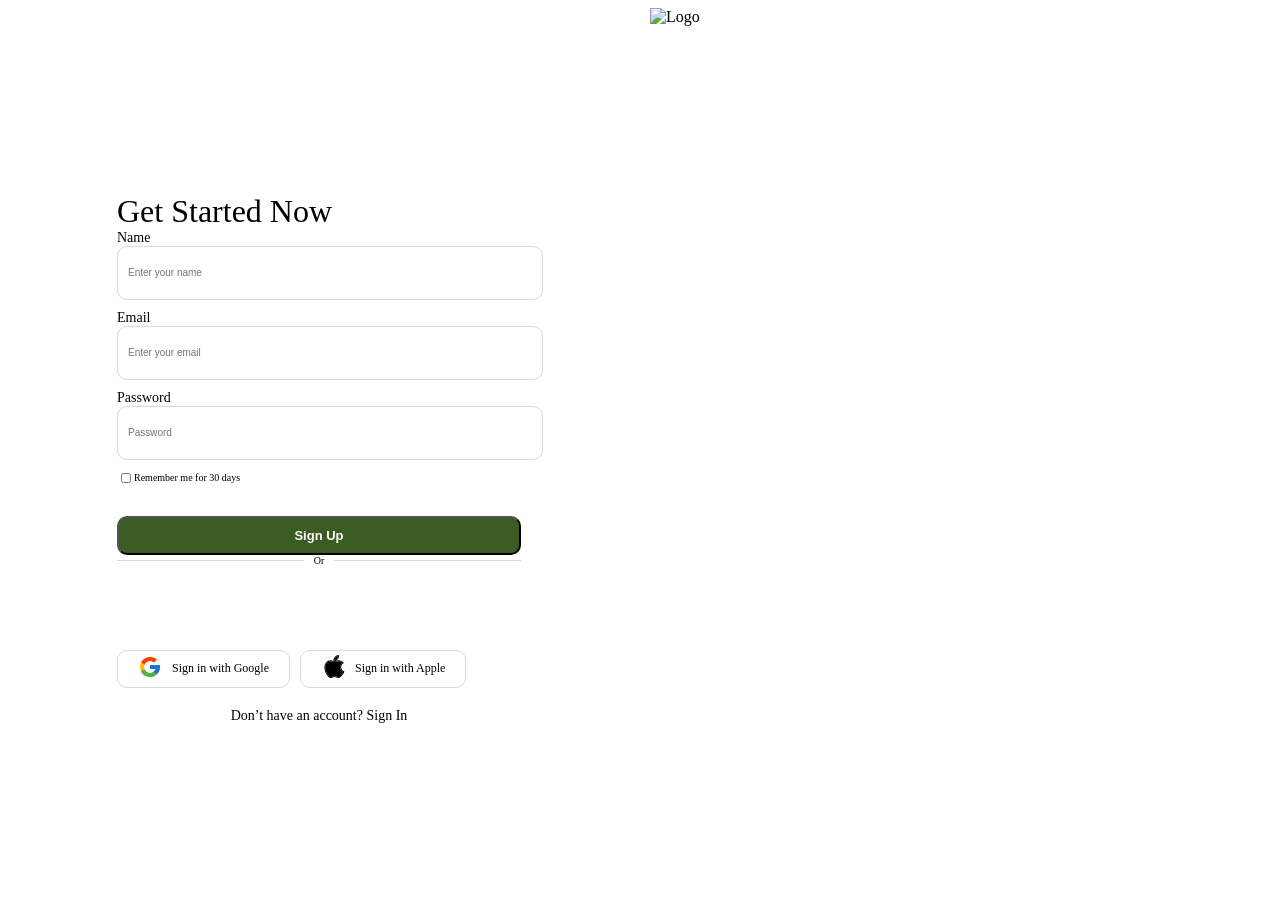
==== index.html @ 20311a4f "Add initial HTML and CSS files for sign-up page" ====
<!DOCTYPE html>
<html lang="en">
<head>
    <meta charset="UTF-8">
    <meta name="viewport" content="width=device-width, initial-scale=1.0">
    <title>Sign Up</title>
    <link rel="stylesheet" href="styles.css">
</head>
<body>
    <div class="auth-container">
        <div class="auth-left">
            <div class="heading">Get Started Now</div>
            <div class="form">
                <div class="form-name">
                    <div class="form-label">Name</div>
                    <input type="text" placeholder="Enter your name">
                </div>
                <div class="form-email">
                    <div class="form-label">Email</div>
                    <input type="email" placeholder="Enter your email">
                </div>
                <div class="form-password">
                    <div class="form-label">Password</div>
                    <input type="password" placeholder="Password">
                </div>
                <div class="form-remember">
                    <input type="checkbox" id="terms">
                    <label for="terms">Remember me for 30 days</label>
                </div>
                <div class="form-button">
                    <button>Sign Up</button>
                </div>
            </div>
            <div class="form-or">
                <div class="form-or-line"></div>
                <div class="form-or-text">Or</div>
                <div class="form-or-line"></div>
            </div>
            <div class="form-social">
                <div class="form-icons">
                    <div class="form-icon">
                        <div>
                            <img src="/images/google.svg" alt="Multicolored Google logo">
                        </div>
                        <div class="form-or-text">Sign in with Google</div>
                    </div>
                    <div class="form-icon">
                        <div>
                            <img src="/images/apple.svg" alt="">
                        </div>
                    <div class="form-or-text">Sign in with Apple</div>
                </div>
                </div>
                <div class="form-signin">
                    <div>Don’t have an account? Sign In</div>
                </div>
            </div>
        </div>
        <div class="auth-right">
            <img src="images_auth.png" alt="Logo" width="200">
        </div>
    </div>
</body>
</html>
---- styles.css ----
.auth-container {
display: grid;
grid-template-columns: 1fr 1fr;
gap: 20px;
height: 100vh;
}
.heading {
font-size: 32px;
font-weight: medium;
}
.form-label {
font-size: 14px;
font-weight: medium;
}
.form-name input ,.form-email input,.form-password input {
width: 404px;
height: 32px;
border-radius: 10px;
border: 1px solid #D9D9D9;
padding: 10px 10px 10px 10px;
font-size: 10px;
}
.form{
display: flex;
flex-direction: column;
gap: 10px;
}
.form-remember label {
    font-size: 10px;
}
.form-remember input {
    boderer-radius: 2px;
    width: 10px;
    height: 10px;
}
.form-remember {
    display: flex;
    align-items: center;
    margin-bottom: 20px;
}
.form-button button {
    width: 100%;
    border-radius: 10px;
    background-color: #3A5B22;
    color: #FFFFFF;
    font-size: 13px;
    font-weight: bold;
    padding: 10px;
}
.form-or {
    margin-bottom: 84px;
    display: flex;
    align-items: center;
    gap: 10px;
    font-size: 10px;
}
.form-or-line {
    width: 100%;
    height: 1px;
    background-color: #D9D9D9;
}
.form-social {
    display: flex;
    gap: 20px;
    flex-direction: column;
}
.form-icons {
   display: flex;
   gap: 10px;
}
.form-icon {
display: flex;
gap: 10px;
align-items: center;
border-radius: 10px;
border: 1px solid #D9D9D9;
padding: 4px 20px;
font-size: 12px;
}
.form-signin {
    font-size: 14px;
    display: flex;
    gap: 10px;
    text-align: center;
    align-items: center;
    justify-content: center;
}
.auth-right image {
    width: 100%;
    height: 100%;
    object-fit: cover;
}
.auth-left {
    max-width: 404px;
    display: flex;
    flex-direction: column;
    justify-content: center;
    margin: 0 auto;
}
.body {
    margin: 0;
}
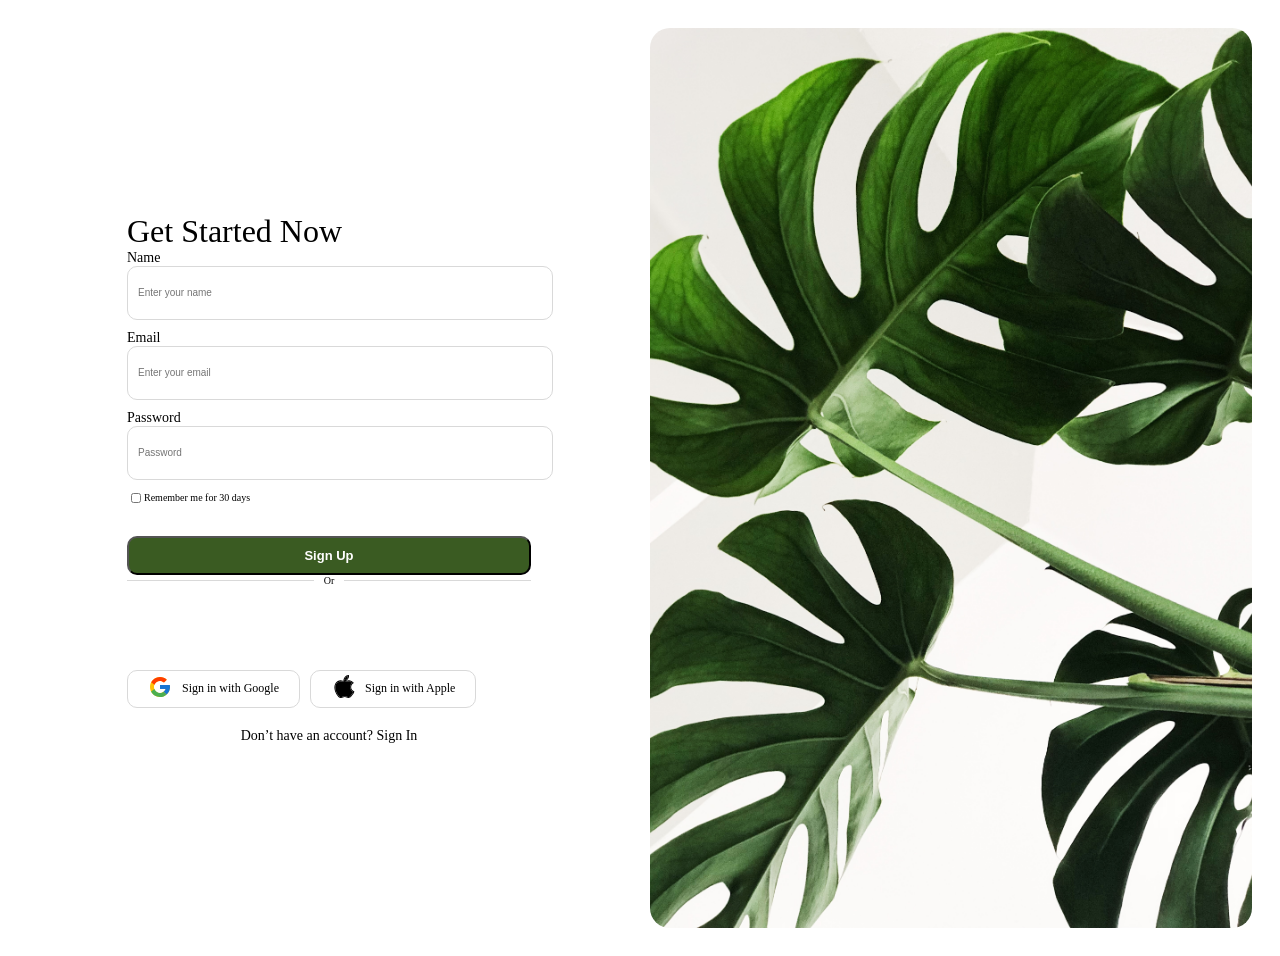
==== commit 02742f56: "Fix image path and enhance styling for the sign-up page" ====
--- a/index.html
+++ b/index.html
@@ -57,8 +57,8 @@
             </div>
         </div>
         <div class="auth-right">
-            <img src="images_auth.png" alt="Logo" width="200">
+            <img src="images/images_auth.png" alt="Logo">
         </div>
     </div>
 </body>
-</html>+</html>
--- a/styles.css
+++ b/styles.css
@@ -3,6 +3,7 @@
 grid-template-columns: 1fr 1fr;
 gap: 20px;
 height: 100vh;
+padding: 20px;
 }
 .heading {
 font-size: 32px;
@@ -85,10 +86,11 @@
     align-items: center;
     justify-content: center;
 }
-.auth-right image {
+.auth-right img {
     width: 100%;
     height: 100%;
     object-fit: cover;
+    border-radius: 20px;
 }
 .auth-left {
     max-width: 404px;
@@ -99,4 +101,4 @@
 }
 .body {
     margin: 0;
-}+}
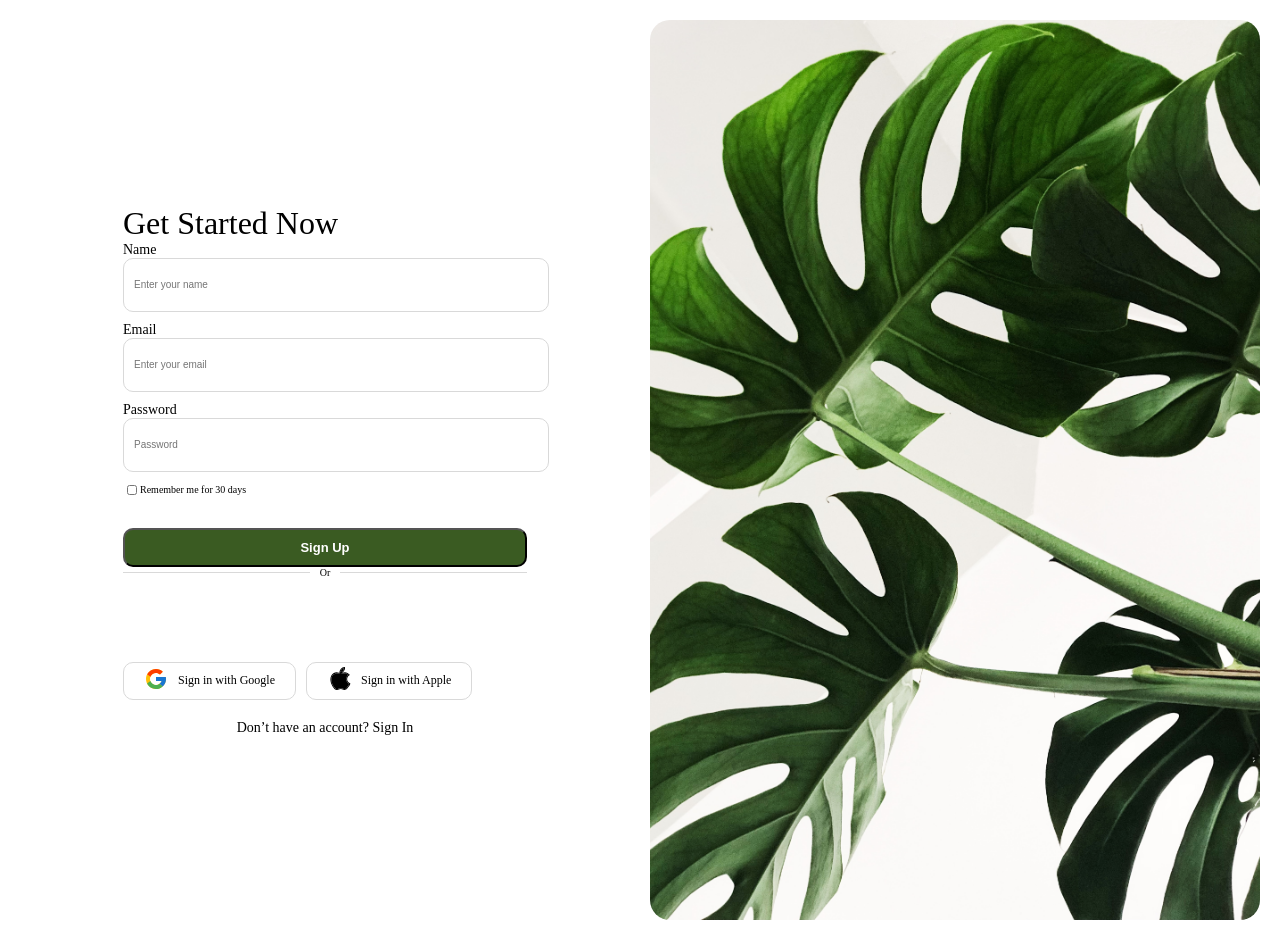
==== commit 95b7a881: "Fix image paths for social sign-in icons and update body CSS styling" ====
--- a/index.html
+++ b/index.html
@@ -40,13 +40,13 @@
                 <div class="form-icons">
                     <div class="form-icon">
                         <div>
-                            <img src="/images/google.svg" alt="Multicolored Google logo">
+                            <img src="images/google.svg" alt="Multicolored Google logo">
                         </div>
                         <div class="form-or-text">Sign in with Google</div>
                     </div>
                     <div class="form-icon">
                         <div>
-                            <img src="/images/apple.svg" alt="">
+                            <img src="images/apple.svg" alt="">
                         </div>
                     <div class="form-or-text">Sign in with Apple</div>
                 </div>
--- a/styles.css
+++ b/styles.css
@@ -99,6 +99,6 @@
     justify-content: center;
     margin: 0 auto;
 }
-.body {
+body{
     margin: 0;
 }
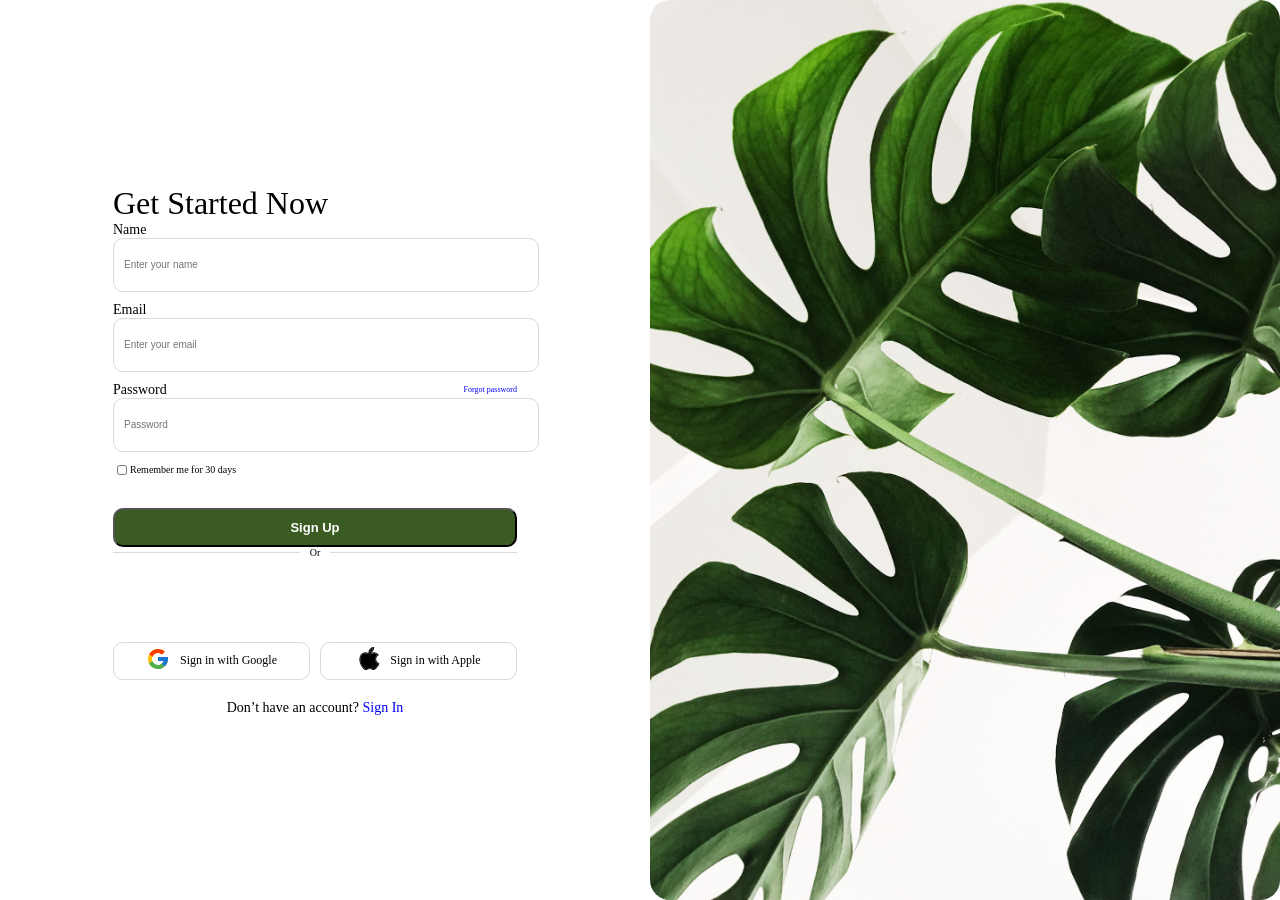
==== commit f1c33c88: "Enhance password input section with a "Forgot password" link and improve styling for better layout" ====
--- a/index.html
+++ b/index.html
@@ -20,9 +20,12 @@
                     <input type="email" placeholder="Enter your email">
                 </div>
                 <div class="form-password">
-                    <div class="form-label">Password</div>
-                    <input type="password" placeholder="Password">
-                </div>
+                    <div class="password-label">
+                        <div class="form-label">Password</div>
+                            <a href="#forgot-password">Forgot password</a>
+                        </div>
+                            <input type="password" placeholder="Password">
+                        </div>
                 <div class="form-remember">
                     <input type="checkbox" id="terms">
                     <label for="terms">Remember me for 30 days</label>
@@ -52,7 +55,7 @@
                 </div>
                 </div>
                 <div class="form-signin">
-                    <div>Don’t have an account? Sign In</div>
+                    <div>Don’t have an account? <a href="#signin">Sign In</a></div>
                 </div>
             </div>
         </div>
--- a/styles.css
+++ b/styles.css
@@ -3,7 +3,7 @@
 grid-template-columns: 1fr 1fr;
 gap: 20px;
 height: 100vh;
-padding: 20px;
+overflow: hidden;
 }
 .heading {
 font-size: 32px;
@@ -67,15 +67,20 @@
 }
 .form-icons {
    display: flex;
+   width: 100%;
    gap: 10px;
 }
 .form-icon {
 display: flex;
+flex: 1;
+min-width: 0;
+justify-content: center;
 gap: 10px;
 align-items: center;
+box-sizing: border-box;
 border-radius: 10px;
 border: 1px solid #D9D9D9;
-padding: 4px 20px;
+padding: 4px 10px;
 font-size: 12px;
 }
 .form-signin {
@@ -91,6 +96,7 @@
     height: 100%;
     object-fit: cover;
     border-radius: 20px;
+    max-height: 100vh;
 }
 .auth-left {
     max-width: 404px;
@@ -102,3 +108,21 @@
 body{
     margin: 0;
 }
+.password-label {
+    display: flex;
+    justify-content: space-between;
+    align-items: center;;
+}
+.password-label a,
+.form-signin a {
+    color: blue;
+    text-decoration: none;
+}
+
+.password-label a {
+    font-size: 8px;
+}
+
+.form-signin {
+    text-align: center;
+}
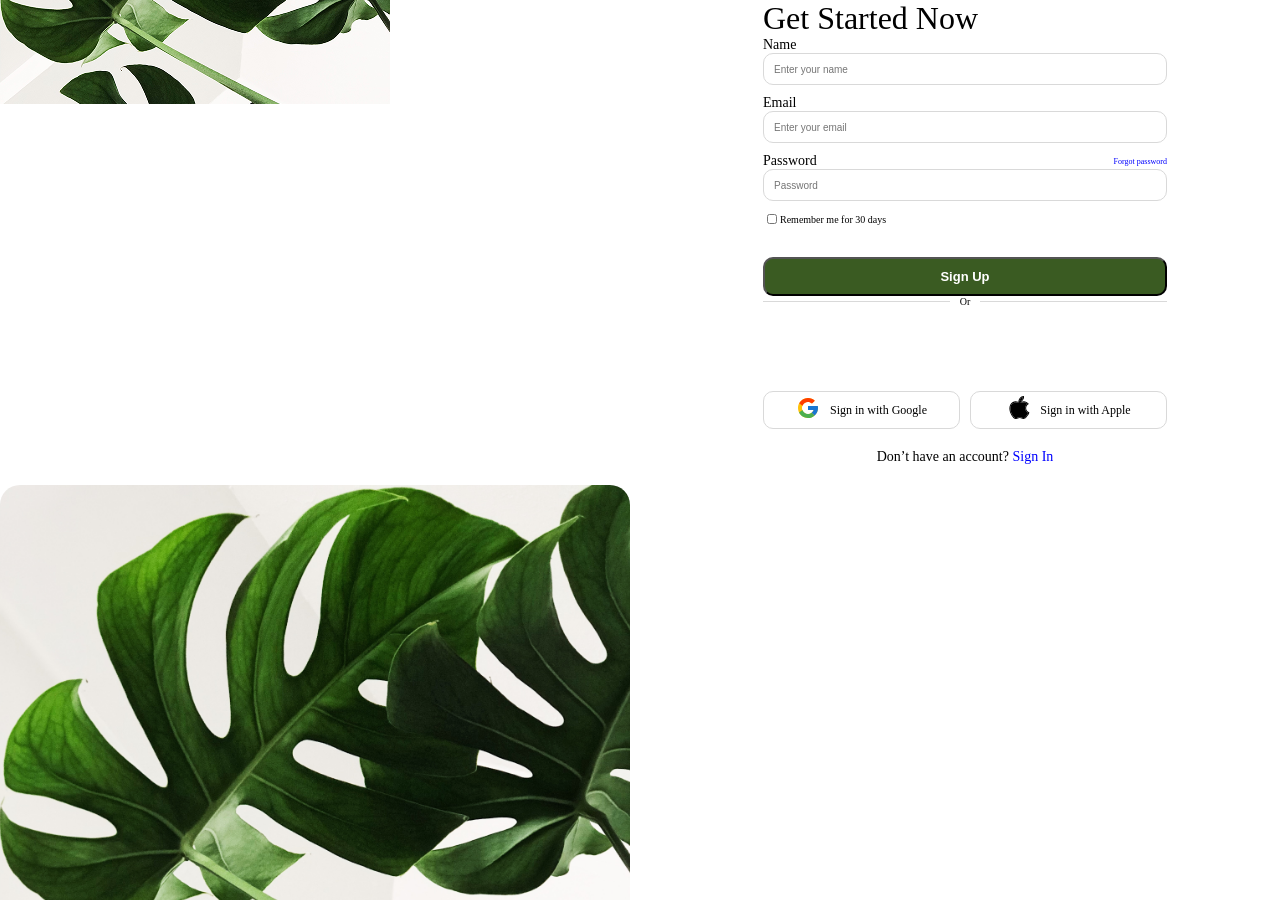
==== commit 3be177ac: "Refactor code structure for improved readability and maintainability" ====
--- a/index.html
+++ b/index.html
@@ -1,67 +1,70 @@
-<!DOCTYPE html>
+<!doctype html>
 <html lang="en">
-<head>
-    <meta charset="UTF-8">
-    <meta name="viewport" content="width=device-width, initial-scale=1.0">
+  <head>
+    <meta charset="UTF-8" />
+    <meta name="viewport" content="width=device-width, initial-scale=1.0" />
     <title>Sign Up</title>
-    <link rel="stylesheet" href="styles.css">
-</head>
-<body>
+    <link rel="stylesheet" href="styles.css" />
+  </head>
+  <body>
     <div class="auth-container">
-        <div class="auth-left">
-            <div class="heading">Get Started Now</div>
-            <div class="form">
-                <div class="form-name">
-                    <div class="form-label">Name</div>
-                    <input type="text" placeholder="Enter your name">
-                </div>
-                <div class="form-email">
-                    <div class="form-label">Email</div>
-                    <input type="email" placeholder="Enter your email">
-                </div>
-                <div class="form-password">
-                    <div class="password-label">
-                        <div class="form-label">Password</div>
-                            <a href="#forgot-password">Forgot password</a>
-                        </div>
-                            <input type="password" placeholder="Password">
-                        </div>
-                <div class="form-remember">
-                    <input type="checkbox" id="terms">
-                    <label for="terms">Remember me for 30 days</label>
-                </div>
-                <div class="form-button">
-                    <button>Sign Up</button>
-                </div>
+      <div class="img-mobile">
+        <img src="images/images_auth-mobile.png" alt="Logo" />
+      </div>
+      <div class="auth-left">
+        <div class="heading">Get Started Now</div>
+        <div class="form">
+          <div class="form-name">
+            <div class="form-label">Name</div>
+            <input type="text" placeholder="Enter your name" />
+          </div>
+          <div class="form-email">
+            <div class="form-label">Email</div>
+            <input type="email" placeholder="Enter your email" />
+          </div>
+          <div class="form-password">
+            <div class="password-label">
+              <div class="form-label">Password</div>
+              <a href="#forgot-password">Forgot password</a>
             </div>
-            <div class="form-or">
-                <div class="form-or-line"></div>
-                <div class="form-or-text">Or</div>
-                <div class="form-or-line"></div>
+            <input type="password" placeholder="Password" />
+          </div>
+          <div class="form-remember">
+            <input type="checkbox" id="terms" />
+            <label for="terms">Remember me for 30 days</label>
+          </div>
+          <div class="form-button">
+            <button>Sign Up</button>
+          </div>
+        </div>
+        <div class="form-or">
+          <div class="form-or-line"></div>
+          <div class="form-or-text">Or</div>
+          <div class="form-or-line"></div>
+        </div>
+        <div class="form-social">
+          <div class="form-icons">
+            <div class="form-icon">
+              <div>
+                <img src="images/google.svg" alt="Multicolored Google logo" />
+              </div>
+              <div class="form-or-text">Sign in with Google</div>
             </div>
-            <div class="form-social">
-                <div class="form-icons">
-                    <div class="form-icon">
-                        <div>
-                            <img src="images/google.svg" alt="Multicolored Google logo">
-                        </div>
-                        <div class="form-or-text">Sign in with Google</div>
-                    </div>
-                    <div class="form-icon">
-                        <div>
-                            <img src="images/apple.svg" alt="">
-                        </div>
-                    <div class="form-or-text">Sign in with Apple</div>
-                </div>
-                </div>
-                <div class="form-signin">
-                    <div>Don’t have an account? <a href="#signin">Sign In</a></div>
-                </div>
+            <div class="form-icon">
+              <div>
+                <img src="images/apple.svg" alt="" />
+              </div>
+              <div class="form-or-text">Sign in with Apple</div>
             </div>
+          </div>
+          <div class="form-signin">
+            <div>Don’t have an account? <a href="login.html">Sign In</a></div>
+          </div>
         </div>
-        <div class="auth-right">
-            <img src="images/images_auth.png" alt="Logo">
-        </div>
+      </div>
+      <div class="auth-right">
+        <img src="images/images_auth.png" alt="Logo" />
+      </div>
     </div>
-</body>
+  </body>
 </html>
--- a/styles.css
+++ b/styles.css
@@ -1,128 +1,160 @@
 .auth-container {
-display: grid;
-grid-template-columns: 1fr 1fr;
-gap: 20px;
-height: 100vh;
-overflow: hidden;
+  display: grid;
+  grid-template-columns: 1fr 1fr;
+  gap: 20px;
+  height: 100vh;
+  overflow: hidden;
 }
 .heading {
-font-size: 32px;
-font-weight: medium;
+  font-size: 32px;
+  font-weight: medium;
 }
 .form-label {
-font-size: 14px;
-font-weight: medium;
+  font-size: 14px;
+  font-weight: medium;
 }
-.form-name input ,.form-email input,.form-password input {
-width: 404px;
-height: 32px;
-border-radius: 10px;
-border: 1px solid #D9D9D9;
-padding: 10px 10px 10px 10px;
-font-size: 10px;
+.form-name input,
+.form-email input,
+.form-password input {
+  width: 404px;
+  height: 32px;
+  border-radius: 10px;
+  border: 1px solid #d9d9d9;
+  padding: 10px 10px 10px 10px;
+  font-size: 10px;
 }
-.form{
-display: flex;
-flex-direction: column;
-gap: 10px;
+.form {
+  display: flex;
+  flex-direction: column;
+  gap: 10px;
 }
 .form-remember label {
-    font-size: 10px;
+  font-size: 10px;
 }
 .form-remember input {
-    boderer-radius: 2px;
-    width: 10px;
-    height: 10px;
+  boderer-radius: 2px;
+  width: 10px;
+  height: 10px;
 }
 .form-remember {
-    display: flex;
-    align-items: center;
-    margin-bottom: 20px;
+  display: flex;
+  align-items: center;
+  margin-bottom: 20px;
 }
 .form-button button {
-    width: 100%;
-    border-radius: 10px;
-    background-color: #3A5B22;
-    color: #FFFFFF;
-    font-size: 13px;
-    font-weight: bold;
-    padding: 10px;
+  width: 100%;
+  border-radius: 10px;
+  background-color: #3a5b22;
+  color: #ffffff;
+  font-size: 13px;
+  font-weight: bold;
+  padding: 10px;
 }
 .form-or {
-    margin-bottom: 84px;
-    display: flex;
-    align-items: center;
-    gap: 10px;
-    font-size: 10px;
+  margin-bottom: 84px;
+  display: flex;
+  align-items: center;
+  gap: 10px;
+  font-size: 10px;
 }
 .form-or-line {
-    width: 100%;
-    height: 1px;
-    background-color: #D9D9D9;
+  width: 100%;
+  height: 1px;
+  background-color: #d9d9d9;
 }
 .form-social {
-    display: flex;
-    gap: 20px;
-    flex-direction: column;
+  display: flex;
+  gap: 20px;
+  flex-direction: column;
 }
 .form-icons {
-   display: flex;
-   width: 100%;
-   gap: 10px;
+  display: flex;
+  width: 100%;
+  gap: 10px;
 }
 .form-icon {
-display: flex;
-flex: 1;
-min-width: 0;
-justify-content: center;
-gap: 10px;
-align-items: center;
-box-sizing: border-box;
-border-radius: 10px;
-border: 1px solid #D9D9D9;
-padding: 4px 10px;
-font-size: 12px;
+  display: flex;
+  flex: 1;
+  min-width: 0;
+  justify-content: center;
+  gap: 10px;
+  align-items: center;
+  box-sizing: border-box;
+  border-radius: 10px;
+  border: 1px solid #d9d9d9;
+  padding: 4px 10px;
+  font-size: 12px;
 }
 .form-signin {
-    font-size: 14px;
-    display: flex;
-    gap: 10px;
-    text-align: center;
-    align-items: center;
-    justify-content: center;
+  font-size: 14px;
+  display: flex;
+  gap: 10px;
+  text-align: center;
+  align-items: center;
+  justify-content: center;
 }
 .auth-right img {
-    width: 100%;
-    height: 100%;
-    object-fit: cover;
-    border-radius: 20px;
-    max-height: 100vh;
+  width: 100%;
+  height: 100%;
+  object-fit: cover;
+  border-radius: 20px;
+  max-height: 100vh;
 }
 .auth-left {
-    max-width: 404px;
-    display: flex;
-    flex-direction: column;
-    justify-content: center;
-    margin: 0 auto;
+  max-width: 404px;
+  display: flex;
+  flex-direction: column;
+  justify-content: center;
+  margin: 0 auto;
 }
-body{
-    margin: 0;
+body {
+  margin: 0;
 }
 .password-label {
-    display: flex;
-    justify-content: space-between;
-    align-items: center;;
+  display: flex;
+  justify-content: space-between;
+  align-items: center;
 }
 .password-label a,
 .form-signin a {
-    color: blue;
-    text-decoration: none;
+  color: blue;
+  text-decoration: none;
 }
 
 .password-label a {
-    font-size: 8px;
+  font-size: 8px;
 }
 
 .form-signin {
-    text-align: center;
-}+  text-align: center;
+}
+* {
+  box-sizing: border-box;
+}
+
+.login-card {
+  width: 100%;
+  max-width: 400px;
+}
+@media (max-width: 768px) {
+  .form-row {
+    flex-direction: row;
+  }
+  .form-icons {
+    flex-direction: column;
+  }
+  .auth-right {
+    display: none;
+  }
+  .auth-container {
+    gap: 0;
+    grid-template-columns: auto;
+    height: fit-content;
+  }
+  .auth-left {
+    margin-top: 24px;
+  }
+  .img-mobile img {
+    width: 100%;
+  }
+}
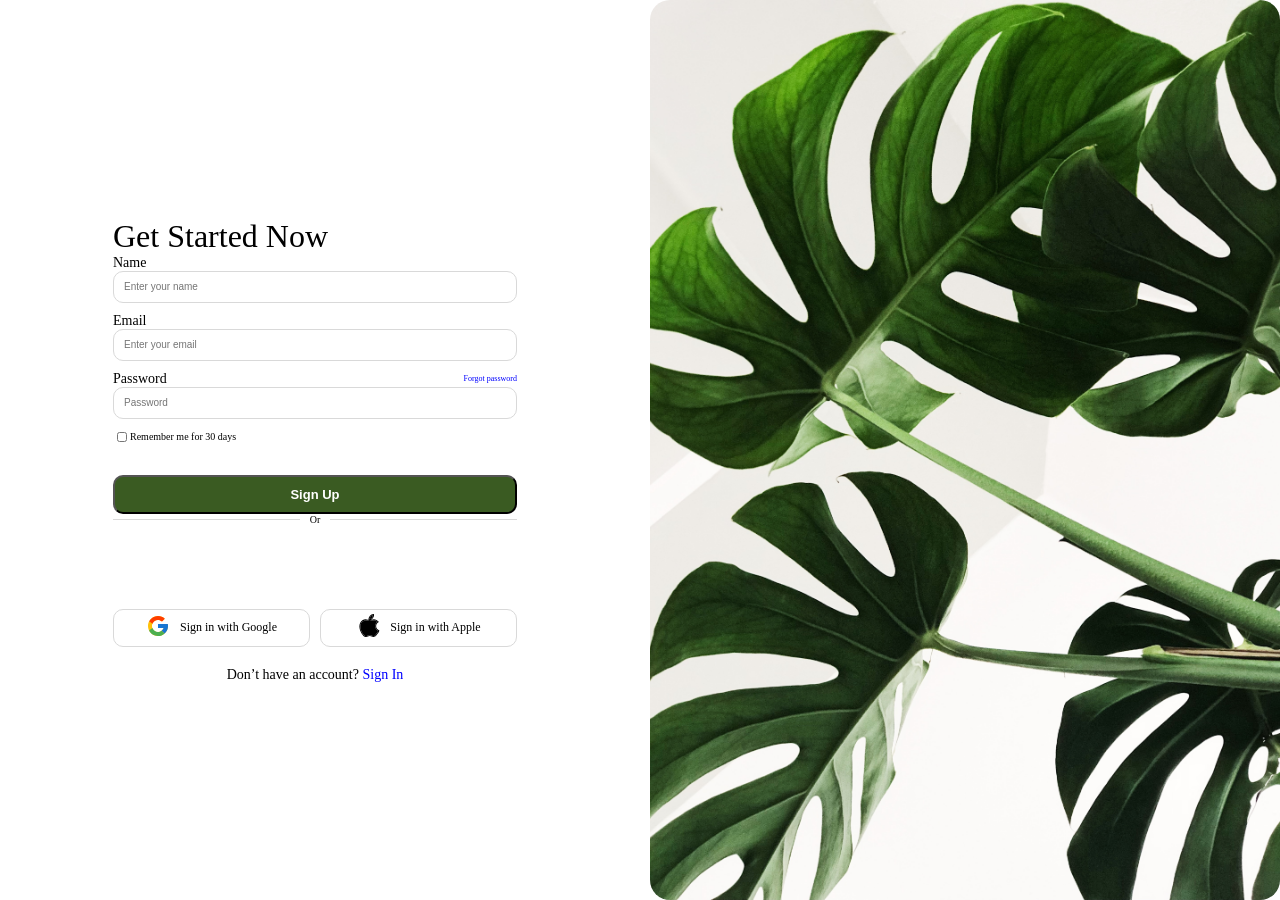
==== commit bec64aa7: "Add form validation and error handling for signup and signin processes" ====
--- a/index.html
+++ b/index.html
@@ -16,26 +16,29 @@
         <div class="form">
           <div class="form-name">
             <div class="form-label">Name</div>
-            <input type="text" placeholder="Enter your name" />
+            <input id="name" type="text" placeholder="Enter your name" />
           </div>
           <div class="form-email">
             <div class="form-label">Email</div>
-            <input type="email" placeholder="Enter your email" />
+            <input id="email" type="email" placeholder="Enter your email" />
           </div>
           <div class="form-password">
             <div class="password-label">
               <div class="form-label">Password</div>
               <a href="#forgot-password">Forgot password</a>
             </div>
-            <input type="password" placeholder="Password" />
+            <input id="password" type="password" placeholder="Password" />
           </div>
           <div class="form-remember">
             <input type="checkbox" id="terms" />
             <label for="terms">Remember me for 30 days</label>
           </div>
           <div class="form-button">
-            <button>Sign Up</button>
+            <button id="signup-button">Sign Up</button>
           </div>
+          <div id="form-help" class="form-help">
+          Mật khẩu cần ít nhất 8 ký tự.
+        </div>
         </div>
         <div class="form-or">
           <div class="form-or-line"></div>
@@ -66,5 +69,6 @@
         <img src="images/images_auth.png" alt="Logo" />
       </div>
     </div>
+    <script src="script.js"></script>
   </body>
 </html>
--- a/styles.css
+++ b/styles.css
@@ -136,6 +136,10 @@
   width: 100%;
   max-width: 400px;
 }
+.img-mobile {
+  display: none;
+}
+
 @media (max-width: 768px) {
   .form-row {
     flex-direction: row;
@@ -157,4 +161,17 @@
   .img-mobile img {
     width: 100%;
   }
+  .img-mobile {
+    display: block;
+  }
 }
+.form-help {
+  margin-top: -1px;
+  font-size: 14px;
+  line-height: 1.4;
+  color: red;
+}
+
+.form-help {
+  display: none;
+}
